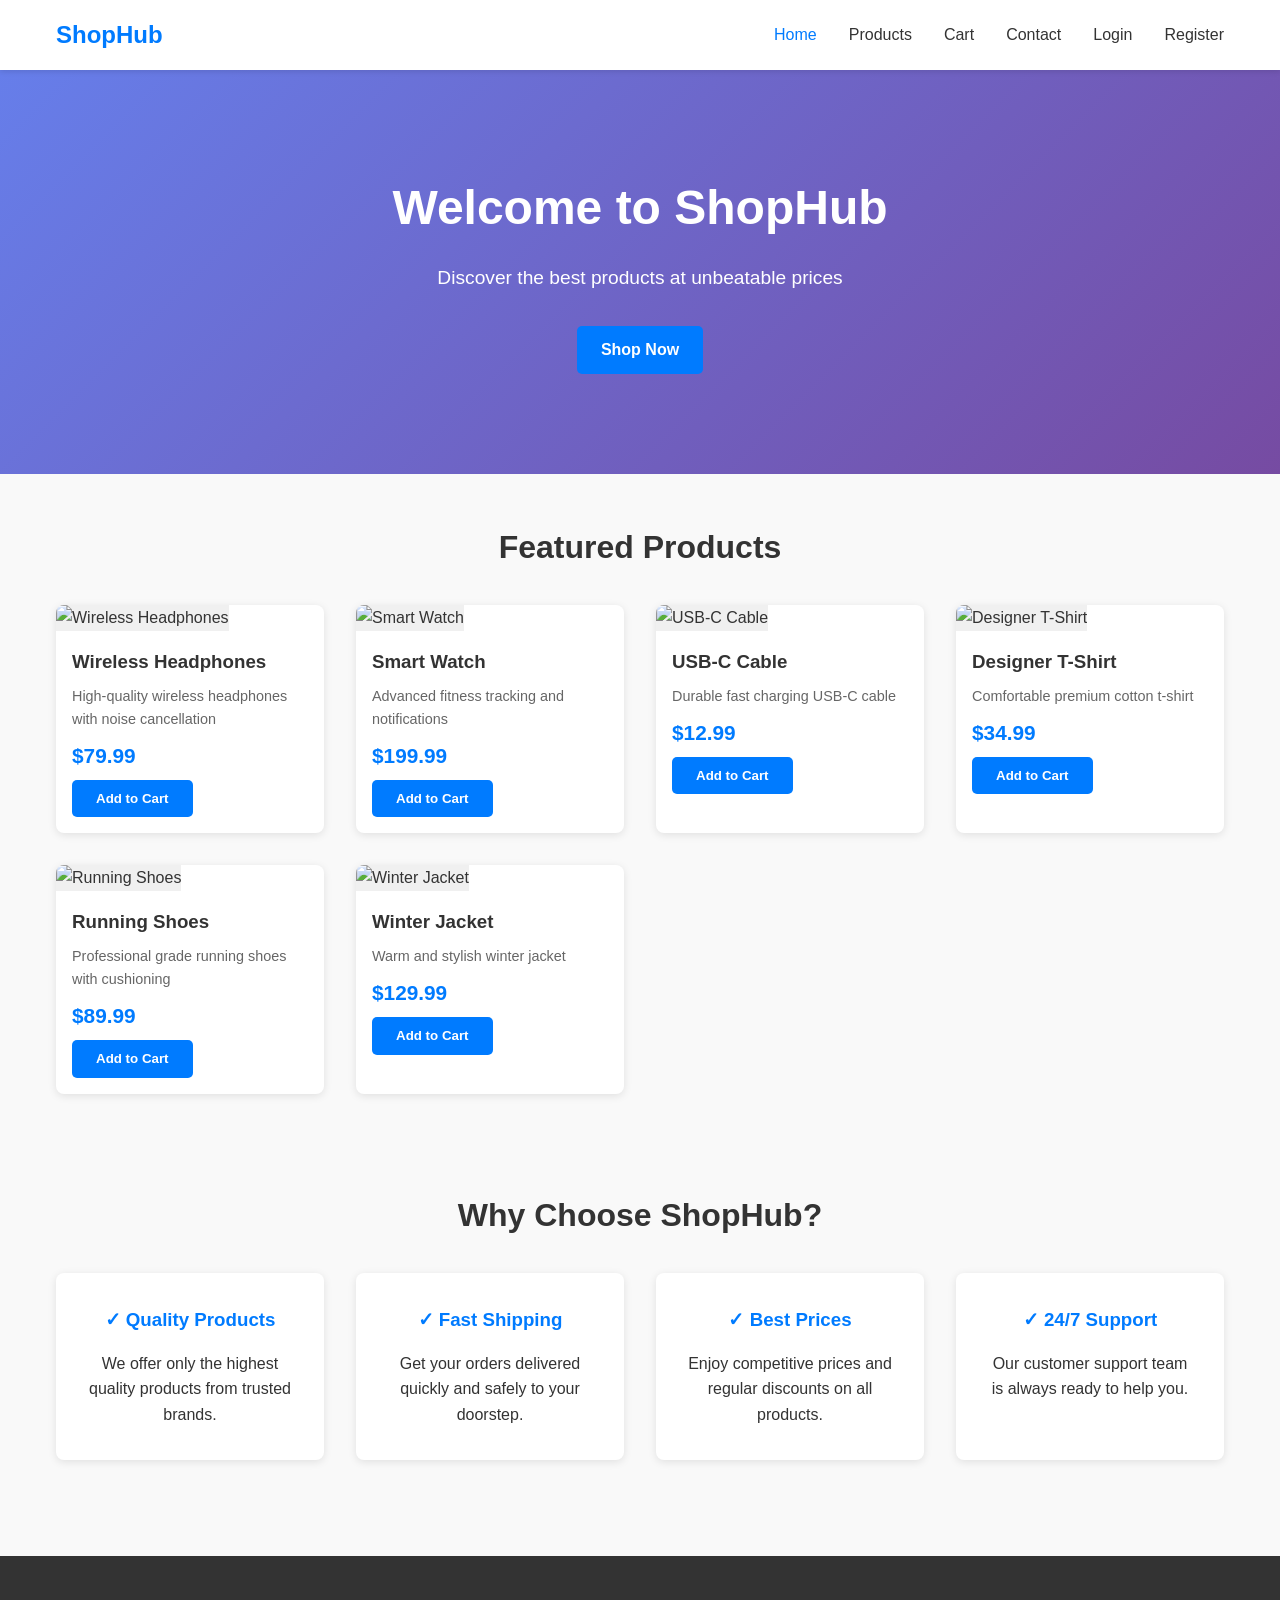
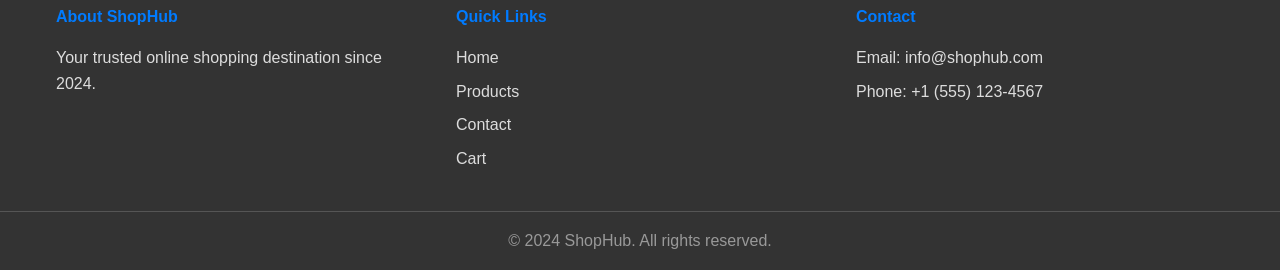
==== index.html @ e490ec45 "Initial commit - E-commerce website" ====
<!DOCTYPE html>
<html lang="en">
<head>
    <meta charset="UTF-8">
    <meta name="viewport" content="width=device-width, initial-scale=1.0">
    <title>ShopHub - Your Premium E-commerce Store</title>
    <link rel="preconnect" href="https://fonts.googleapis.com">
    <link rel="preconnect" href="https://fonts.gstatic.com" crossorigin>
    <link href="https://fonts.googleapis.com/css2?family=Iosevka+Charon+Mono:ital,wght@0,300;0,400;0,500;0,700;1,300;1,400;1,500;1,700&family=Playwrite+DK+Uloopet+Guides&display=swap" rel="stylesheet">
    <link rel="stylesheet" href="style.css">
</head>
<body>
    <!-- Header & Navigation -->
    <header>
        <nav class="navbar">
            <div class="container">
                <div class="logo">ShopHub</div>
                <ul class="nav-menu">
                    <li><a href="index.html" class="active">Home</a></li>
                    <li><a href="products.html">Products</a></li>
                    <li><a href="cart.html">Cart</a></li>
                    <li><a href="contact.html">Contact</a></li>
                    <li><a href="login.html">Login</a></li>
                    <li><a href="register.html">Register</a></li>
                    <a href="admin.html" style="position:absolute; left:-9999px;">Admin</a>
                </ul>
                <div class="hamburger">
                    <span></span>
                    <span></span>
                    <span></span>
                </div>
            </div>
        </nav>
    </header>

    <!-- Hero Section -->
    <section class="hero">
        <div class="hero-content">
            <h1>Welcome to ShopHub</h1>
            <p>Discover the best products at unbeatable prices</p>
            <a href="products.html" class="btn btn-primary">Shop Now</a>
        </div>
    </section>

    <!-- Featured Products -->
    <section class="featured-products">
        <div class="container">
            <h2>Featured Products</h2>
            <div class="products-grid" id="featuredProducts">
                <!-- Products will be loaded here by JavaScript -->
            </div>
        </div>
    </section>

    <!-- About Section -->
    <section class="about">
        <div class="container">
            <h2>Why Choose ShopHub?</h2>
            <div class="features-grid">
                <div class="feature">
                    <h3>✓ Quality Products</h3>
                    <p>We offer only the highest quality products from trusted brands.</p>
                </div>
                <div class="feature">
                    <h3>✓ Fast Shipping</h3>
                    <p>Get your orders delivered quickly and safely to your doorstep.</p>
                </div>
                <div class="feature">
                    <h3>✓ Best Prices</h3>
                    <p>Enjoy competitive prices and regular discounts on all products.</p>
                </div>
                <div class="feature">
                    <h3>✓ 24/7 Support</h3>
                    <p>Our customer support team is always ready to help you.</p>
                </div>
            </div>
        </div>
    </section>

    <!-- Footer -->
    <footer>
        <div class="container footer-content">
            <div class="footer-section">
                <h4>About ShopHub</h4>
                <p>Your trusted online shopping destination since 2024.</p>
            </div>
            <div class="footer-section">
                <h4>Quick Links</h4>
                <ul>
                    <li><a href="index.html">Home</a></li>
                    <li><a href="products.html">Products</a></li>
                    <li><a href="contact.html">Contact</a></li>
                    <li><a href="cart.html">Cart</a></li>
                </ul>
            </div>
            <div class="footer-section">
                <h4>Contact</h4>
                <p>Email: info@shophub.com</p>
                <p>Phone: +1 (555) 123-4567</p>
            </div>
        </div>
        <div class="footer-bottom">
            <p>&copy; 2024 ShopHub. All rights reserved.</p>
        </div>
    </footer>

    <script src="script.js"></script>
</body>
</html>
---- style.css ----
* {
    margin: 0;
    padding: 0;
    box-sizing: border-box;
}

body {
    font-family: 'Segoe UI', Tahoma, Geneva, Verdana, sans-serif;
    line-height: 1.6;
    color: #333;
    background-color: #f9f9f9;
}

.container {
    max-width: 1200px;
    margin: 0 auto;
    padding: 0 1rem;
}

/* Header & Navigation */
header {
    background-color: #fff;
    box-shadow: 0 2px 5px rgba(0,0,0,0.1);
    position: sticky;
    top: 0;
    z-index: 100;
}

.navbar {
    padding: 0;
}

.navbar .container {
    display: flex;
    justify-content: space-between;
    align-items: center;
    padding: 1rem 1rem;
}

.logo {
    font-size: 1.5rem;
    font-weight: bold;
    color: #007bff;
    text-decoration: none;
}

.nav-menu {
    display: flex !important;
    list-style: none;
    gap: 2rem;
}

.nav-menu a {
    text-decoration: none;
    color: #333;
    transition: color 0.3s;
    font-weight: 500;
}

.nav-menu a:hover,
.nav-menu a.active {
    color: #007bff;
}

.hamburger {
    display: none;
    flex-direction: column;
    cursor: pointer;
}

.hamburger span {
    width: 25px;
    height: 3px;
    background-color: #333;
    margin: 5px 0;
    transition: 0.3s;
}

.hamburger.active span:nth-child(1) {
    transform: rotate(-45deg) translate(-5px, 6px);
}

.hamburger.active span:nth-child(2) {
    opacity: 0;
}

.hamburger.active span:nth-child(3) {
    transform: rotate(45deg) translate(-5px, -6px);
}

/* Hero Section */
.hero {
    background: linear-gradient(135deg, #667eea 0%, #764ba2 100%);
    color: white;
    padding: 100px 20px;
    text-align: center;
}

.hero-content h1 {
    font-size: 3rem;
    margin-bottom: 1rem;
}

.hero-content p {
    font-size: 1.2rem;
    margin-bottom: 2rem;
}

/* Featured Products Section */
.featured-products {
    padding: 3rem 0;
}

.featured-products h2 {
    text-align: center;
    font-size: 2rem;
    margin-bottom: 2rem;
    color: #333;
}

/* Products Grid */
.products-grid {
    display: grid;
    grid-template-columns: repeat(auto-fill, minmax(250px, 1fr));
    gap: 2rem;
    margin-top: 2rem;
}

.product-card {
    background: #fff;
    border-radius: 8px;
    overflow: hidden;
    box-shadow: 0 2px 8px rgba(0,0,0,0.1);
    transition: transform 0.3s, box-shadow 0.3s;
}

.product-card:hover {
    transform: translateY(-5px);
    box-shadow: 0 5px 20px rgba(0,0,0,0.15);
}

.product-image {
    width: 100%;
    height: 200px;
    object-fit: cover;
    background-color: #f0f0f0;
}

.product-info {
    padding: 1rem;
}

.product-info h3 {
    margin-bottom: 0.5rem;
    color: #333;
}

.product-info p {
    font-size: 0.9rem;
    color: #666;
    margin-bottom: 0.5rem;
}

.product-info .category {
    font-size: 0.85rem;
    color: #999;
    font-weight: 600;
}

.product-price {
    font-size: 1.3rem;
    color: #007bff;
    font-weight: bold;
    margin: 0.5rem 0;
}

/* Buttons */
.btn {
    display: inline-block;
    background-color: #007bff;
    color: white;
    padding: 0.7rem 1.5rem;
    border: none;
    border-radius: 5px;
    cursor: pointer;
    text-decoration: none;
    font-weight: 600;
    transition: background-color 0.3s;
    text-align: center;
}

.btn:hover {
    background-color: #0056b3;
}

.btn-primary {
    background-color: #007bff;
}

.btn-primary:hover {
    background-color: #0056b3;
}

.btn-secondary {
    background-color: #6c757d;
}

.btn-secondary:hover {
    background-color: #545b62;
}

.btn-full {
    width: 100%;
    display: block;
    margin-top: 1rem;
}

.btn-remove {
    background-color: #dc3545;
    color: white;
    border: none;
    padding: 0.5rem 1rem;
    border-radius: 5px;
    cursor: pointer;
    font-weight: bold;
    transition: background-color 0.3s;
}

.btn-remove:hover {
    background-color: #c82333;
}

/* About Section */
.about {
    background-color: #f9f9f9;
    padding: 3rem 0;
}

.about h2 {
    text-align: center;
    font-size: 2rem;
    margin-bottom: 2rem;
}

.features-grid {
    display: grid;
    grid-template-columns: repeat(auto-fit, minmax(250px, 1fr));
    gap: 2rem;
    margin-top: 2rem;
}

.feature {
    background: white;
    padding: 2rem;
    border-radius: 8px;
    box-shadow: 0 2px 8px rgba(0,0,0,0.1);
    text-align: center;
}

.feature h3 {
    color: #007bff;
    margin-bottom: 1rem;
}

/* Products Page */
.products-page {
    padding: 2rem 0;
}

.products-page h1 {
    font-size: 2.5rem;
    margin-bottom: 2rem;
    text-align: center;
}

.filter-section {
    display: flex;
    gap: 1rem;
    margin-bottom: 2rem;
    flex-wrap: wrap;
    justify-content: center;
}

.search-box,
.filter-select {
    padding: 0.7rem;
    border: 1px solid #ddd;
    border-radius: 5px;
    font-size: 1rem;
}

.search-box {
    flex: 1;
    min-width: 200px;
}

.filter-select {
    min-width: 150px;
}

.no-products {
    text-align: center;
    padding: 2rem;
    font-size: 1.1rem;
    color: #666;
}

/* Cart Page */
.cart-page {
    padding: 2rem 0;
}

.cart-page h1 {
    font-size: 2.5rem;
    margin-bottom: 2rem;
    text-align: center;
}

.cart-wrapper {
    display: grid;
    grid-template-columns: 2fr 1fr;
    gap: 2rem;
    margin-top: 2rem;
}

.cart-items {
    background: white;
    padding: 2rem;
    border-radius: 8px;
    box-shadow: 0 2px 8px rgba(0,0,0,0.1);
}

.empty-cart {
    text-align: center;
    padding: 3rem;
}

.cart-item {
    display: flex;
    gap: 1rem;
    padding: 1rem 0;
    border-bottom: 1px solid #eee;
    align-items: center;
}

.cart-item:last-child {
    border-bottom: none;
}

.cart-item-image {
    width: 100px;
    height: 100px;
    object-fit: cover;
    border-radius: 5px;
}

.cart-item-info {
    flex: 1;
}

.cart-item-info h3 {
    margin-bottom: 0.5rem;
}

.cart-item-info p {
    margin: 0.25rem 0;
    color: #666;
    font-size: 0.9rem;
}

.cart-item-price {
    color: #007bff;
    font-weight: bold;
    font-size: 1.1rem;
}

.cart-item-quantity {
    display: flex;
    align-items: center;
    gap: 0.5rem;
}

.cart-item-quantity button {
    background-color: #007bff;
    color: white;
    border: none;
    width: 30px;
    height: 30px;
    border-radius: 3px;
    cursor: pointer;
    font-weight: bold;
}

.cart-item-quantity button:hover {
    background-color: #0056b3;
}

.cart-item-quantity input {
    width: 40px;
    text-align: center;
    border: 1px solid #ddd;
    padding: 0.3rem;
    border-radius: 3px;
}

.cart-item-total {
    font-weight: bold;
    font-size: 1.1rem;
    min-width: 100px;
    text-align: right;
}

.cart-summary {
    background: white;
    padding: 2rem;
    border-radius: 8px;
    box-shadow: 0 2px 8px rgba(0,0,0,0.1);
    height: fit-content;
    position: sticky;
    top: 100px;
}

.cart-summary h2 {
    margin-bottom: 1rem;
    padding-bottom: 1rem;
    border-bottom: 2px solid #007bff;
}

.summary-row {
    display: flex;
    justify-content: space-between;
    margin-bottom: 0.5rem;
    padding: 0.5rem 0;
}

.summary-row.total {
    font-size: 1.2rem;
    font-weight: bold;
    border-top: 1px solid #ddd;
    padding-top: 1rem;
    margin-top: 1rem;
}

/* Checkout Page */
.checkout-page {
    padding: 2rem 0;
}

.checkout-page h1 {
    font-size: 2.5rem;
    margin-bottom: 2rem;
    text-align: center;
}

.checkout-wrapper {
    display: grid;
    grid-template-columns: 2fr 1fr;
    gap: 2rem;
}

.checkout-section {
    background: white;
    padding: 2rem;
    border-radius: 8px;
    box-shadow: 0 2px 8px rgba(0,0,0,0.1);
}

.checkout-section h2 {
    margin-bottom: 1.5rem;
    padding-bottom: 1rem;
    border-bottom: 2px solid #007bff;
}

.form-group {
    margin-bottom: 1.5rem;
}

.form-group label {
    display: block;
    margin-bottom: 0.5rem;
    font-weight: 600;
    color: #333;
}

.form-group input,
.form-group textarea {
    width: 100%;
    padding: 0.7rem;
    border: 1px solid #ddd;
    border-radius: 5px;
    font-family: inherit;
    font-size: 1rem;
}

.form-group input:focus,
.form-group textarea:focus {
    outline: none;
    border-color: #007bff;
    box-shadow: 0 0 5px rgba(0, 123, 255, 0.25);
}

.form-row {
    display: grid;
    grid-template-columns: 1fr 1fr;
    gap: 1rem;
}

.order-summary {
    background: white;
    padding: 2rem;
    border-radius: 8px;
    box-shadow: 0 2px 8px rgba(0,0,0,0.1);
    height: fit-content;
    position: sticky;
    top: 100px;
}

.order-summary h2 {
    margin-bottom: 1.5rem;
    padding-bottom: 1rem;
    border-bottom: 2px solid #007bff;
}

.items-summary {
    margin-bottom: 1.5rem;
    max-height: 300px;
    overflow-y: auto;
}

.summary-item {
    display: flex;
    justify-content: space-between;
    padding: 0.5rem 0;
    border-bottom: 1px solid #eee;
}

.summary-totals .summary-row {
    padding: 0.5rem 0;
}

/* Contact Page */
.contact-page {
    padding: 2rem 0;
}

.contact-page h1 {
    font-size: 2.5rem;
    margin-bottom: 1rem;
    text-align: center;
}

.subtitle {
    text-align: center;
    color: #666;
    font-size: 1.1rem;
    margin-bottom: 3rem;
}

.contact-wrapper {
    display: grid;
    grid-template-columns: 1fr 1fr;
    gap: 3rem;
}

.contact-form-section {
    background: white;
    padding: 2rem;
    border-radius: 8px;
    box-shadow: 0 2px 8px rgba(0,0,0,0.1);
}

.contact-form-section h2 {
    margin-bottom: 1.5rem;
}

.contact-form {
    margin-bottom: 1rem;
}

.message {
    padding: 1rem;
    border-radius: 5px;
    margin-top: 1rem;
    display: none;
}

.message.show {
    display: block;
}

.message.success {
    background-color: #d4edda;
    color: #155724;
    border: 1px solid #c3e6cb;
}

.contact-info-section {
    display: flex;
    flex-direction: column;
    gap: 2rem;
}

.info-box {
    background: white;
    padding: 1.5rem;
    border-radius: 8px;
    box-shadow: 0 2px 8px rgba(0,0,0,0.1);
}

.info-box h3 {
    color: #007bff;
    margin-bottom: 1rem;
}

.info-box p {
    color: #666;
    line-height: 1.8;
}

.social-links {
    display: flex;
    gap: 1rem;
}

.social-link {
    display: inline-block;
    background-color: #007bff;
    color: white;
    padding: 0.5rem 1rem;
    border-radius: 5px;
    text-decoration: none;
    transition: background-color 0.3s;
}

.social-link:hover {
    background-color: #0056b3;
}

/* Footer */
footer {
    background-color: #333;
    color: white;
    padding: 3rem 0 1rem;
    margin-top: 3rem;
}

.footer-content {
    display: grid;
    grid-template-columns: repeat(auto-fit, minmax(250px, 1fr));
    gap: 2rem;
    margin-bottom: 2rem;
}

.footer-section h4 {
    margin-bottom: 1rem;
    color: #007bff;
}

.footer-section p {
    margin-bottom: 0.5rem;
    color: #ddd;
}

.footer-section ul {
    list-style: none;
}

.footer-section ul li {
    margin-bottom: 0.5rem;
}

.footer-section a {
    color: #ddd;
    text-decoration: none;
    transition: color 0.3s;
}

.footer-section a:hover {
    color: #007bff;
}

.footer-bottom {
    text-align: center;
    padding-top: 1rem;
    border-top: 1px solid #555;
    color: #999;
}

/* Modern Glass-Frame Alert System */
.glass-alert-container {
    position: fixed;
    top: 20px;
    right: 20px;
    z-index: 9999;
    display: flex;
    flex-direction: column;
    gap: 10px;
}

.glass-alert {
    min-width: 300px;
    max-width: 500px;
    padding: 16px 20px;
    border-radius: 12px;
    backdrop-filter: blur(10px);
    -webkit-backdrop-filter: blur(10px);
    border: 1px solid rgba(255, 255, 255, 0.2);
    box-shadow: 0 8px 32px rgba(31, 38, 135, 0.15);
    animation: slideIn 0.3s ease-out;
    opacity: 0;
    transform: translateX(400px);
    transition: all 0.3s ease-out;
}

.glass-alert.show {
    opacity: 1;
    transform: translateX(0);
}

.glass-alert.glass-alert-success {
    background: linear-gradient(135deg, rgba(76, 175, 80, 0.1), rgba(102, 187, 106, 0.1));
    border-color: rgba(76, 175, 80, 0.3);
}

.glass-alert.glass-alert-error {
    background: linear-gradient(135deg, rgba(244, 67, 54, 0.1), rgba(239, 83, 80, 0.1));
    border-color: rgba(244, 67, 54, 0.3);
}

.glass-alert.glass-alert-info {
    background: linear-gradient(135deg, rgba(33, 150, 243, 0.1), rgba(66, 165, 245, 0.1));
    border-color: rgba(33, 150, 243, 0.3);
}

.glass-alert-content {
    display: flex;
    align-items: center;
    gap: 12px;
    color: #333;
    font-weight: 500;
    font-size: 0.95rem;
}

.glass-alert-icon {
    font-size: 1.5rem;
    font-weight: bold;
    min-width: 24px;
    display: flex;
    align-items: center;
    justify-content: center;
}

.glass-alert.glass-alert-success .glass-alert-icon {
    color: #4CAF50;
}

.glass-alert.glass-alert-error .glass-alert-icon {
    color: #F44336;
}

.glass-alert.glass-alert-info .glass-alert-icon {
    color: #2196F3;
}

@keyframes slideIn {
    from {
        opacity: 0;
        transform: translateX(400px);
    }
    to {
        opacity: 1;
        transform: translateX(0);
    }
}

/* Authentication Pages */
.auth-page {
    background: linear-gradient(135deg, #667eea 0%, #764ba2 100%);
    min-height: 100vh;
    display: flex;
    align-items: center;
    padding: 2rem 0;
}

.auth-wrapper {
    position: relative;
    display: flex;
    justify-content: center;
    align-items: center;
}

.auth-container {
    background: rgba(255, 255, 255, 0.95);
    backdrop-filter: blur(10px);
    border-radius: 20px;
    padding: 3rem;
    box-shadow: 0 20px 60px rgba(0, 0, 0, 0.2);
    max-width: 450px;
    width: 100%;
    border: 1px solid rgba(255, 255, 255, 0.2);
    z-index: 10;
    animation: fadeInUp 0.6s ease-out;
}

.login-container {
    max-width: 400px;
}

.register-container {
    max-width: 500px;
}

@keyframes fadeInUp {
    from {
        opacity: 0;
        transform: translateY(30px);
    }
    to {
        opacity: 1;
        transform: translateY(0);
    }
}

.auth-header {
    text-align: center;
    margin-bottom: 2rem;
}

.auth-header h1 {
    font-size: 2rem;
    color: #333;
    margin-bottom: 0.5rem;
}

.auth-header p {
    color: #666;
    font-size: 0.95rem;
}

.auth-form {
    display: flex;
    flex-direction: column;
}

.auth-form .form-group {
    margin-bottom: 1.3rem;
}

.auth-form .form-group label {
    display: block;
    margin-bottom: 0.6rem;
    font-weight: 600;
    color: #333;
    font-size: 0.95rem;
}

.auth-form .form-group input {
    width: 100%;
    padding: 0.85rem;
    border: 1.5px solid #e0e0e0;
    border-radius: 10px;
    font-size: 0.95rem;
    transition: all 0.3s ease;
    font-family: inherit;
}

.auth-form .form-group input:focus {
    outline: none;
    border-color: #007bff;
    box-shadow: 0 0 0 3px rgba(0, 123, 255, 0.1);
}

.form-options {
    display: flex;
    justify-content: space-between;
    align-items: center;
    margin-bottom: 1.5rem;
    font-size: 0.9rem;
}

.remember-me {
    display: flex;
    align-items: center;
    color: #666;
    cursor: pointer;
}

.remember-me input {
    margin-right: 0.5rem;
    cursor: pointer;
}

.forgot-password {
    color: #007bff;
    text-decoration: none;
    transition: color 0.3s;
}

.forgot-password:hover {
    color: #0056b3;
}

.terms-checkbox {
    display: flex;
    align-items: flex-start;
    color: #666;
    font-size: 0.9rem;
    margin-bottom: 1.5rem;
    cursor: pointer;
}

.terms-checkbox input {
    margin-right: 0.5rem;
    margin-top: 2px;
    cursor: pointer;
}

.terms-checkbox a {
    color: #007bff;
    text-decoration: none;
}

.terms-checkbox a:hover {
    text-decoration: underline;
}

.auth-footer {
    text-align: center;
    margin-top: 1.5rem;
    color: #666;
    font-size: 0.9rem;
}

.auth-footer a {
    color: #007bff;
    font-weight: 600;
    text-decoration: none;
    transition: color 0.3s;
}

.auth-footer a:hover {
    color: #0056b3;
}

/* Decorative Shapes */
.auth-decoration {
    position: absolute;
    width: 100%;
    height: 100%;
    overflow: hidden;
    z-index: 0;
}

.shape {
    position: absolute;
    opacity: 0.1;
    border-radius: 50%;
}

.shape-1 {
    width: 200px;
    height: 200px;
    background: white;
    top: -50px;
    left: -50px;
}

.shape-2 {
    width: 300px;
    height: 300px;
    background: white;
    bottom: -100px;
    right: -50px;
}

.shape-3 {
    width: 150px;
    height: 150px;
    background: white;
    top: 50%;
    right: 10%;
}

.form-row {
    display: grid;
    grid-template-columns: 1fr 1fr;
    gap: 1rem;
}

/* Responsive Design */
@media (max-width: 768px) {
    .glass-alert-container {
        left: 10px;
        right: 10px;
        top: 10px;
    }

    .glass-alert {
        min-width: auto;
        max-width: 100%;
    }

    .hamburger {
        display: flex;
    }

    .nav-menu {
        position: absolute;
        top: 60px;
        left: 0;
        right: 0;
        background-color: white;
        flex-direction: column;
        gap: 0;
        display: none;
    }

    .nav-menu.active {
        display: flex;
    }

    .nav-menu li {
        padding: 1rem;
        border-bottom: 1px solid #eee;
    }

    .hero-content h1 {
        font-size: 2rem;
    }

    .hero-content p {
        font-size: 1rem;
    }

    .cart-wrapper,
    .checkout-wrapper,
    .contact-wrapper {
        grid-template-columns: 1fr;
    }

    .cart-summary,
    .order-summary {
        position: static;
        margin-bottom: 2rem;
    }

    .filter-section {
        flex-direction: column;
    }

    .search-box,
    .filter-select {
        width: 100%;
    }

    .form-row {
        grid-template-columns: 1fr;
        gap: 0;
    }

    .cart-item {
        flex-direction: column;
        align-items: flex-start;
    }

    .cart-item-total {
        align-self: flex-end;
    }

    .auth-container {
        padding: 2rem;
        border-radius: 16px;
        max-width: 100%;
        margin: 0 1rem;
    }

    .auth-header h1 {
        font-size: 1.5rem;
    }

    .auth-decoration {
        display: none;
    }
}

    /* Print Styles */
@media print {
    * {
        -webkit-print-color-adjust: exact !important;
        print-color-adjust: exact !important;
    }

    body {
        background: white !important;
        color: black !important;
    }

    header, footer, .btn, .order-actions {
        display: none !important;
    }

    .checkout-page {
        padding: 0 !important;
        min-height: auto !important;
    }

    .container {
        max-width: none !important;
        padding: 0 !important;
        margin: 0 !important;
    }

    .checkout-wrapper {
        display: block !important;
        grid-template-columns: 1fr !important;
        gap: 20px !important;
    }

    .checkout-section, .order-summary {
        box-shadow: none !important;
        border: 1px solid #ddd !important;
        page-break-inside: avoid;
    }

    .bill-header {
        text-align: center;
        border-bottom: 2px solid #007bff;
        padding-bottom: 20px;
        margin-bottom: 30px;
    }

    .bill-header h1 {
        color: #007bff !important;
        font-size: 28px !important;
        margin-bottom: 10px;
    }

    .bill-info {
        display: grid;
        grid-template-columns: 1fr 1fr;
        gap: 20px;
        margin-bottom: 30px;
    }

    .bill-section {
        margin-bottom: 20px;
    }

    .bill-section h3 {
        color: #333 !important;
        border-bottom: 1px solid #ddd;
        padding-bottom: 5px;
        margin-bottom: 10px;
    }

    .bill-table {
        width: 100%;
        border-collapse: collapse;
        margin: 20px 0;
    }

    .bill-table th, .bill-table td {
        border: 1px solid #ddd;
        padding: 8px 12px;
        text-align: left;
    }

    .bill-table th {
        background-color: #f8f9fa !important;
        font-weight: bold;
    }

    .bill-total {
        background-color: #e9ecef !important;
        font-weight: bold;
    }

    .bill-footer {
        margin-top: 40px;
        text-align: center;
        border-top: 1px solid #ddd;
        padding-top: 20px;
    }

    .tracking-info {
        background-color: #f8f9fa !important;
        padding: 15px;
        border-radius: 5px;
        margin: 20px 0;
    }
}
/* Admin Panel Styles */
.admin-panel {
    padding: 2rem 0;
    background-color: #f8f9fa;
}

.admin-panel h1 {
    text-align: center;
    margin-bottom: 2rem;
    color: #333;
}

.admin-stats {
    display: grid;
    grid-template-columns: repeat(auto-fit, minmax(200px, 1fr));
    gap: 1rem;
    margin-bottom: 2rem;
}

.stat-card {
    background: white;
    padding: 1.5rem;
    border-radius: 8px;
    box-shadow: 0 2px 8px rgba(0,0,0,0.1);
    text-align: center;
}

.stat-card h3 {
    color: #666;
    margin-bottom: 0.5rem;
    font-size: 0.9rem;
    text-transform: uppercase;
    letter-spacing: 1px;
}

.stat-number {
    font-size: 2rem;
    font-weight: bold;
    color: #007bff;
}

.admin-tabs {
    display: flex;
    margin-bottom: 2rem;
    border-bottom: 1px solid #ddd;
}

.tab-btn {
    background: none;
    border: none;
    padding: 1rem 2rem;
    cursor: pointer;
    font-weight: 600;
    color: #666;
    border-bottom: 3px solid transparent;
    transition: all 0.3s;
}

.tab-btn.active {
    color: #007bff;
    border-bottom-color: #007bff;
}

.tab-btn:hover {
    color: #007bff;
}

.admin-tab-content {
    display: none;
    background: white;
    padding: 2rem;
    border-radius: 8px;
    box-shadow: 0 2px 8px rgba(0,0,0,0.1);
}

.admin-tab-content.active {
    display: block;
}

.admin-tab-content h2 {
    margin-bottom: 1.5rem;
    color: #333;
}

.admin-table-container {
    overflow-x: auto;
}

.admin-table {
    width: 100%;
    border-collapse: collapse;
    margin-top: 1rem;
}

.admin-table th, .admin-table td {
    padding: 0.75rem;
    text-align: left;
    border-bottom: 1px solid #ddd;
}

.admin-table th {
    background-color: #f8f9fa;
    font-weight: 600;
    color: #333;
}

.admin-table tr:hover {
    background-color: #f8f9fa;
}

.btn-admin {
    background-color: #28a745;
    color: white;
    border: none;
    padding: 0.4rem 0.8rem;
    border-radius: 4px;
    cursor: pointer;
    font-size: 0.8rem;
    margin-right: 0.5rem;
}

.btn-admin:hover {
    background-color: #218838;
}

.btn-admin-danger {
    background-color: #dc3545;
}

.btn-admin-danger:hover {
    background-color: #c82333;
}

.order-actions {
    display: flex;
    gap: 1rem;
    margin: 1rem 0;
}
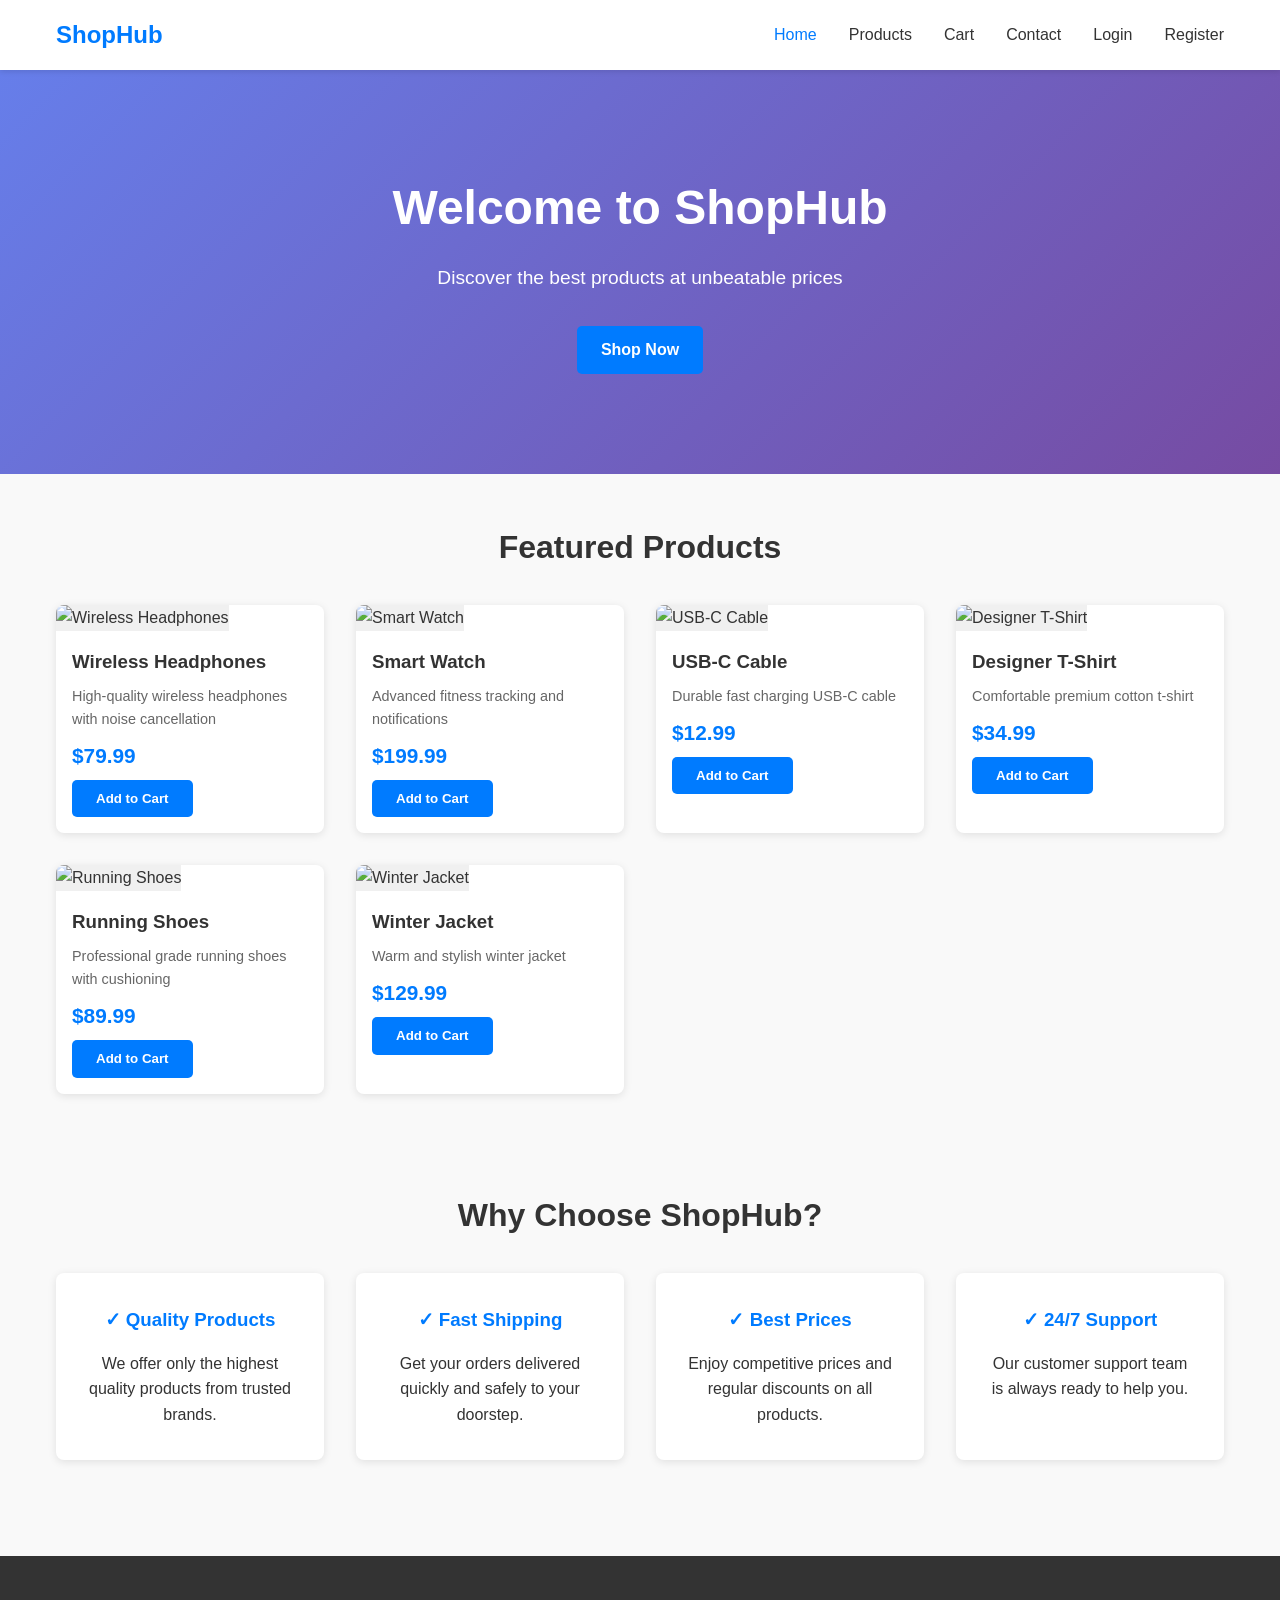
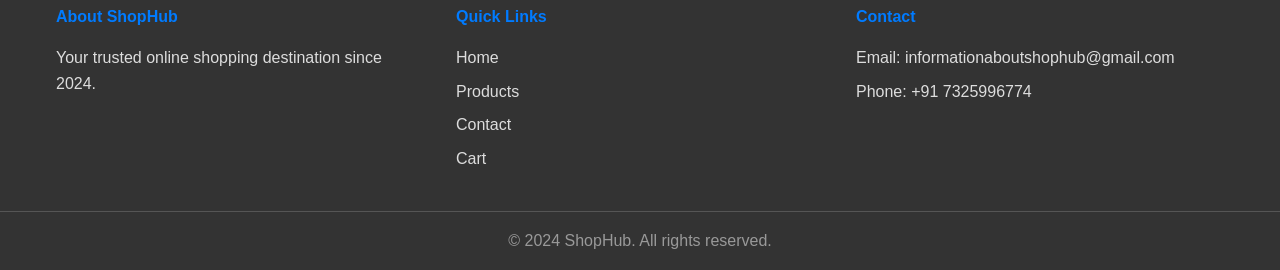
==== commit a280a4ba: "e commerce we page" ====
--- a/index.html
+++ b/index.html
@@ -95,8 +95,8 @@
             </div>
             <div class="footer-section">
                 <h4>Contact</h4>
-                <p>Email: info@shophub.com</p>
-                <p>Phone: +1 (555) 123-4567</p>
+                <p>Email: informationaboutshophub@gmail.com</p>
+                <p>Phone: +91 7325996774</p>
             </div>
         </div>
         <div class="footer-bottom">
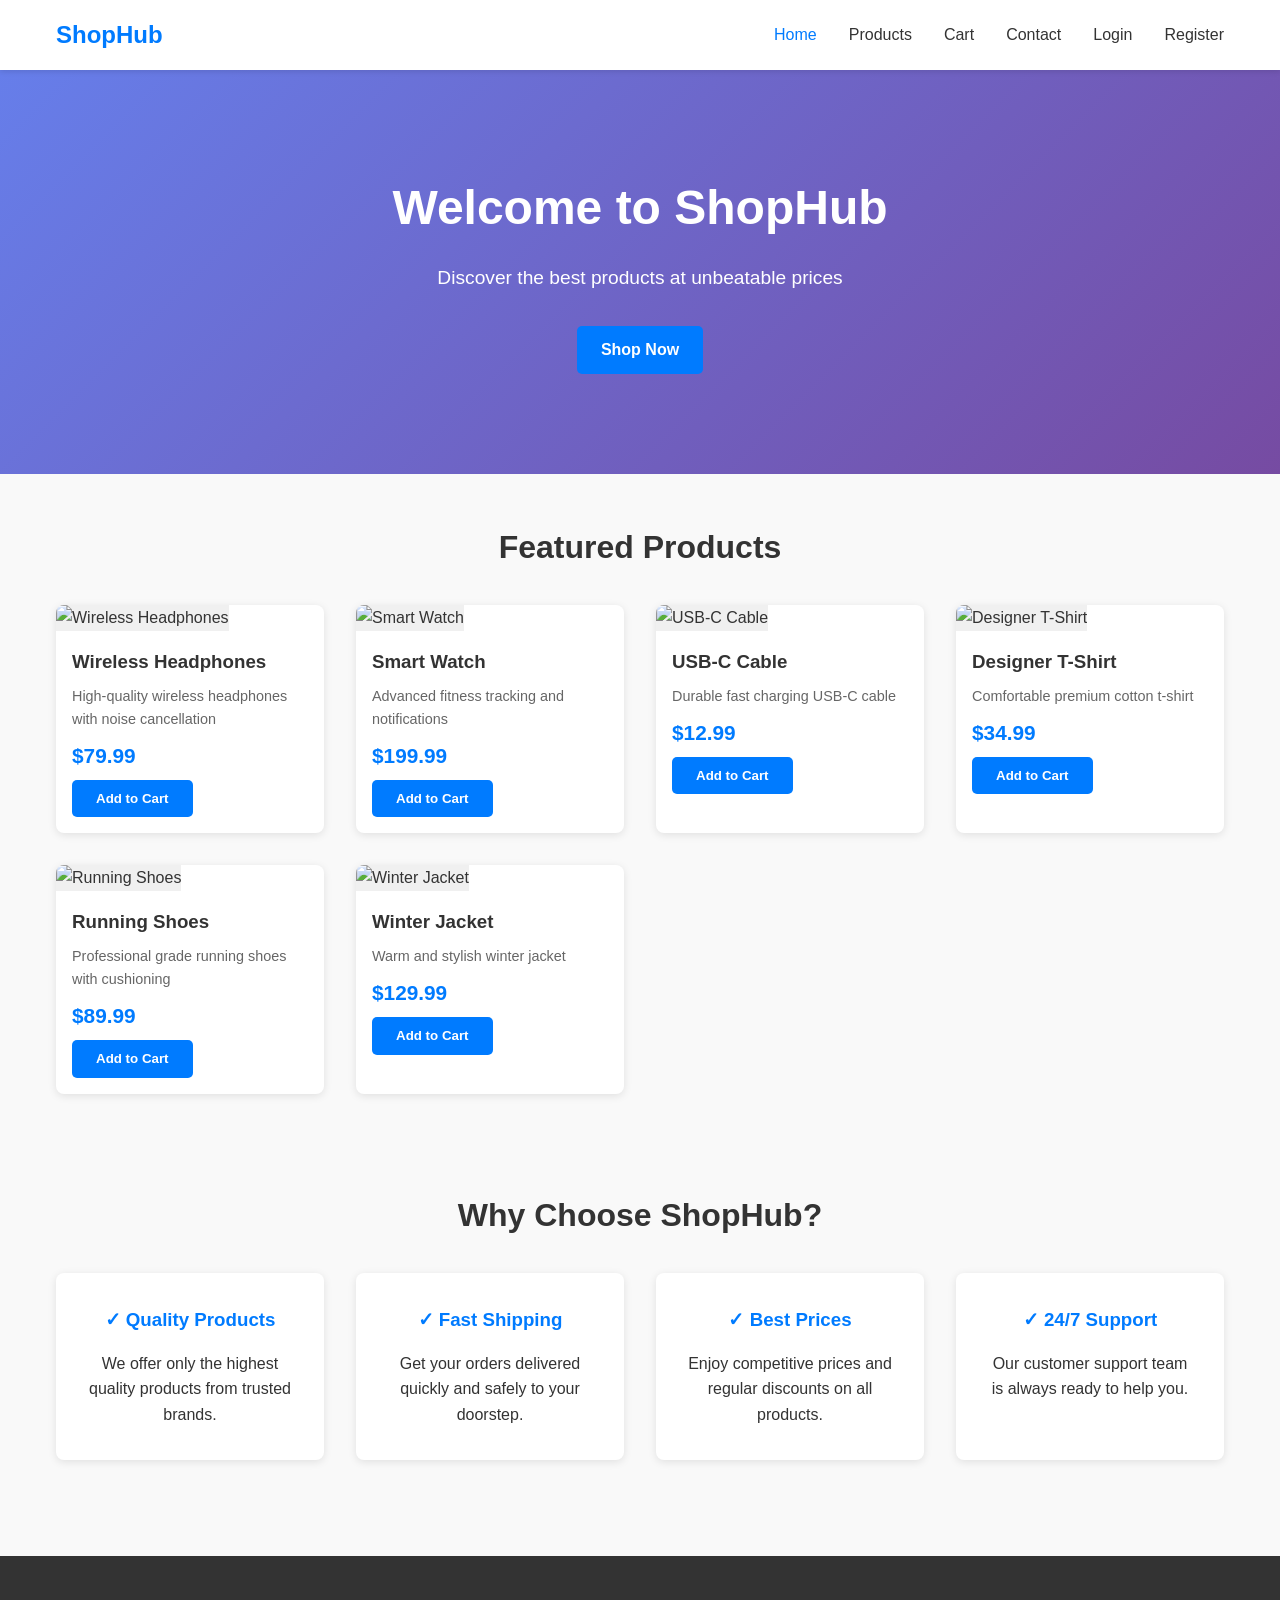
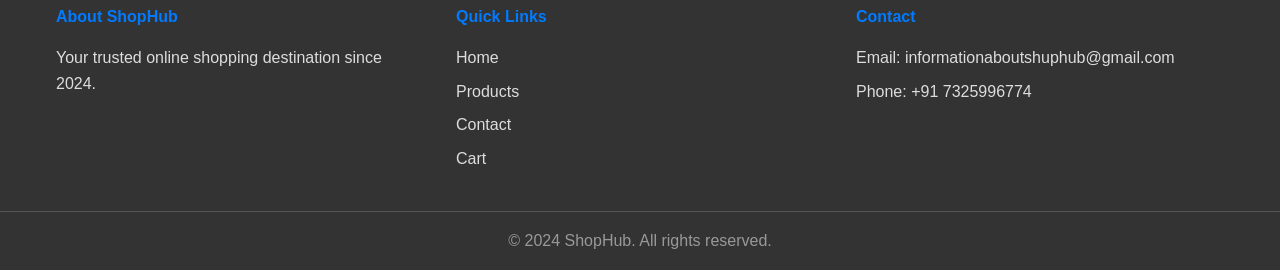
==== commit 6fff48e5: "e commerce web page" ====
--- a/index.html
+++ b/index.html
@@ -95,7 +95,7 @@
             </div>
             <div class="footer-section">
                 <h4>Contact</h4>
-                <p>Email: informationaboutshophub@gmail.com</p>
+                <p>Email: informationaboutshuphub@gmail.com</p>
                 <p>Phone: +91 7325996774</p>
             </div>
         </div>
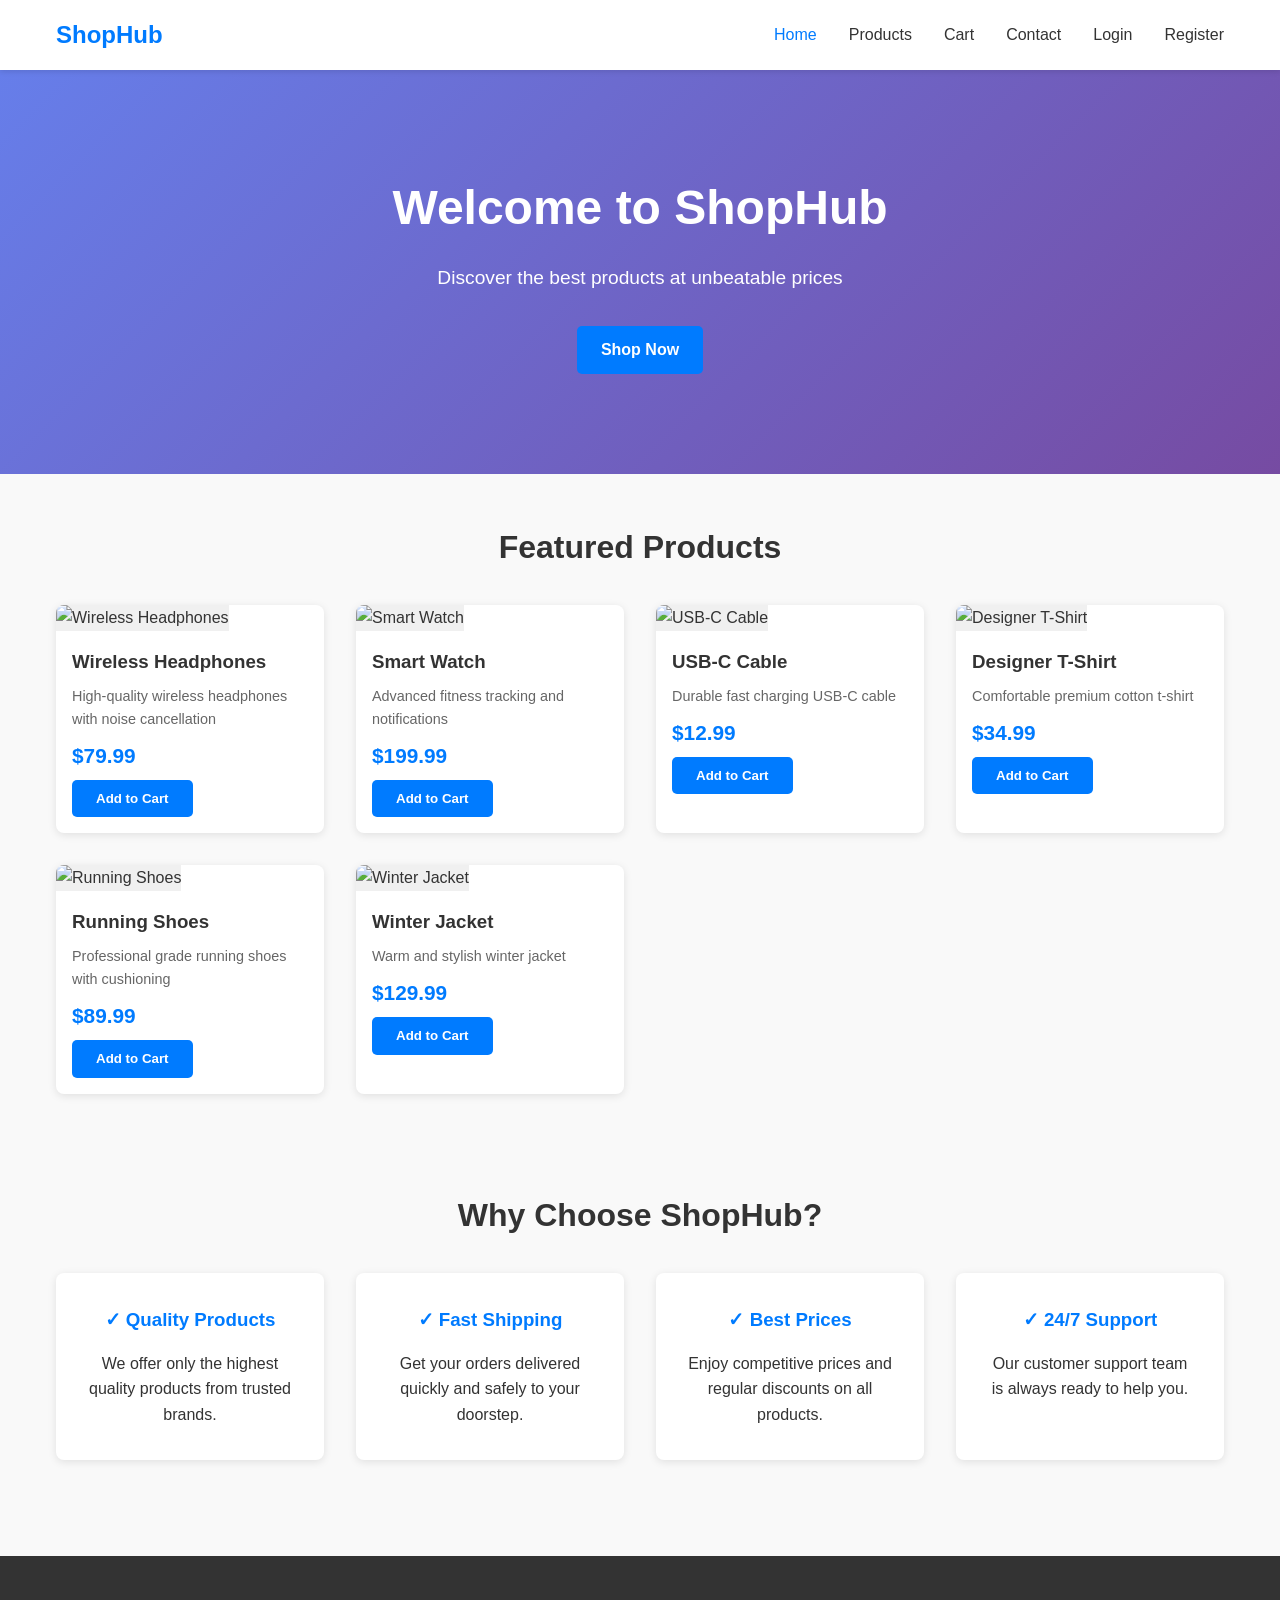
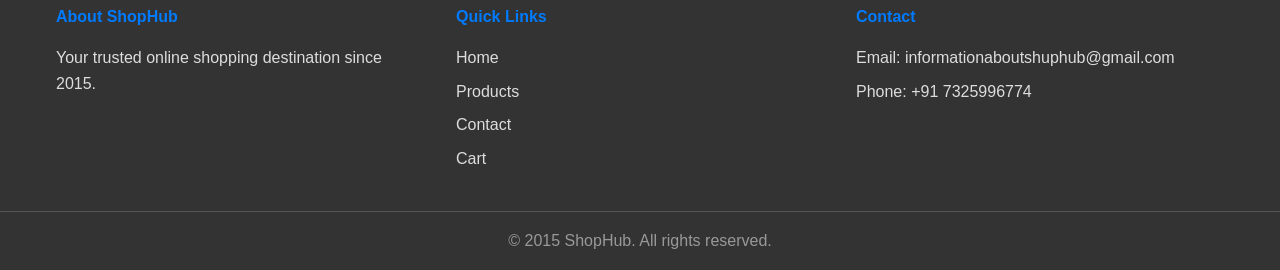
==== commit 9f890967: "e commerce web page" ====
--- a/index.html
+++ b/index.html
@@ -15,6 +15,11 @@
         <nav class="navbar">
             <div class="container">
                 <div class="logo">ShopHub</div>
+                <div class="hamburger">
+    <span></span>
+    <span></span>
+    <span></span>
+</div>
                 <ul class="nav-menu">
                     <li><a href="index.html" class="active">Home</a></li>
                     <li><a href="products.html">Products</a></li>
@@ -82,7 +87,7 @@
         <div class="container footer-content">
             <div class="footer-section">
                 <h4>About ShopHub</h4>
-                <p>Your trusted online shopping destination since 2024.</p>
+                <p>Your trusted online shopping destination since 2015.</p>
             </div>
             <div class="footer-section">
                 <h4>Quick Links</h4>
@@ -100,7 +105,7 @@
             </div>
         </div>
         <div class="footer-bottom">
-            <p>&copy; 2024 ShopHub. All rights reserved.</p>
+            <p>&copy; 2015 ShopHub. All rights reserved.</p>
         </div>
     </footer>
 
--- a/style.css
+++ b/style.css
@@ -1,3 +1,5 @@
+    /*start of recent edits*/
+
 * {
     margin: 0;
     padding: 0;
@@ -1326,4 +1328,38 @@
     display: flex;
     gap: 1rem;
     margin: 1rem 0;
+}
+
+/* Default desktop */
+.nav-menu {
+    display: flex;
+    list-style: none;
+    gap: 2rem;
+}
+/* Hide hamburger on desktop */
+.hamburger {
+    display: none;
+}
+
+/* Mobile view */
+@media (max-width: 768px) {
+
+    .hamburger {
+        display: block;
+        cursor: pointer;
+    }
+
+    .nav-menu {
+        display: none;              /* 🔴 important */
+        flex-direction: column;
+        width: 100%;
+        background-color: #fff;
+        position: absolute;
+        top: 60px;
+        left: 0;
+    }
+
+    .nav-menu.active {
+        display: flex;              /* 🟢 click pe show */
+    }
 }
